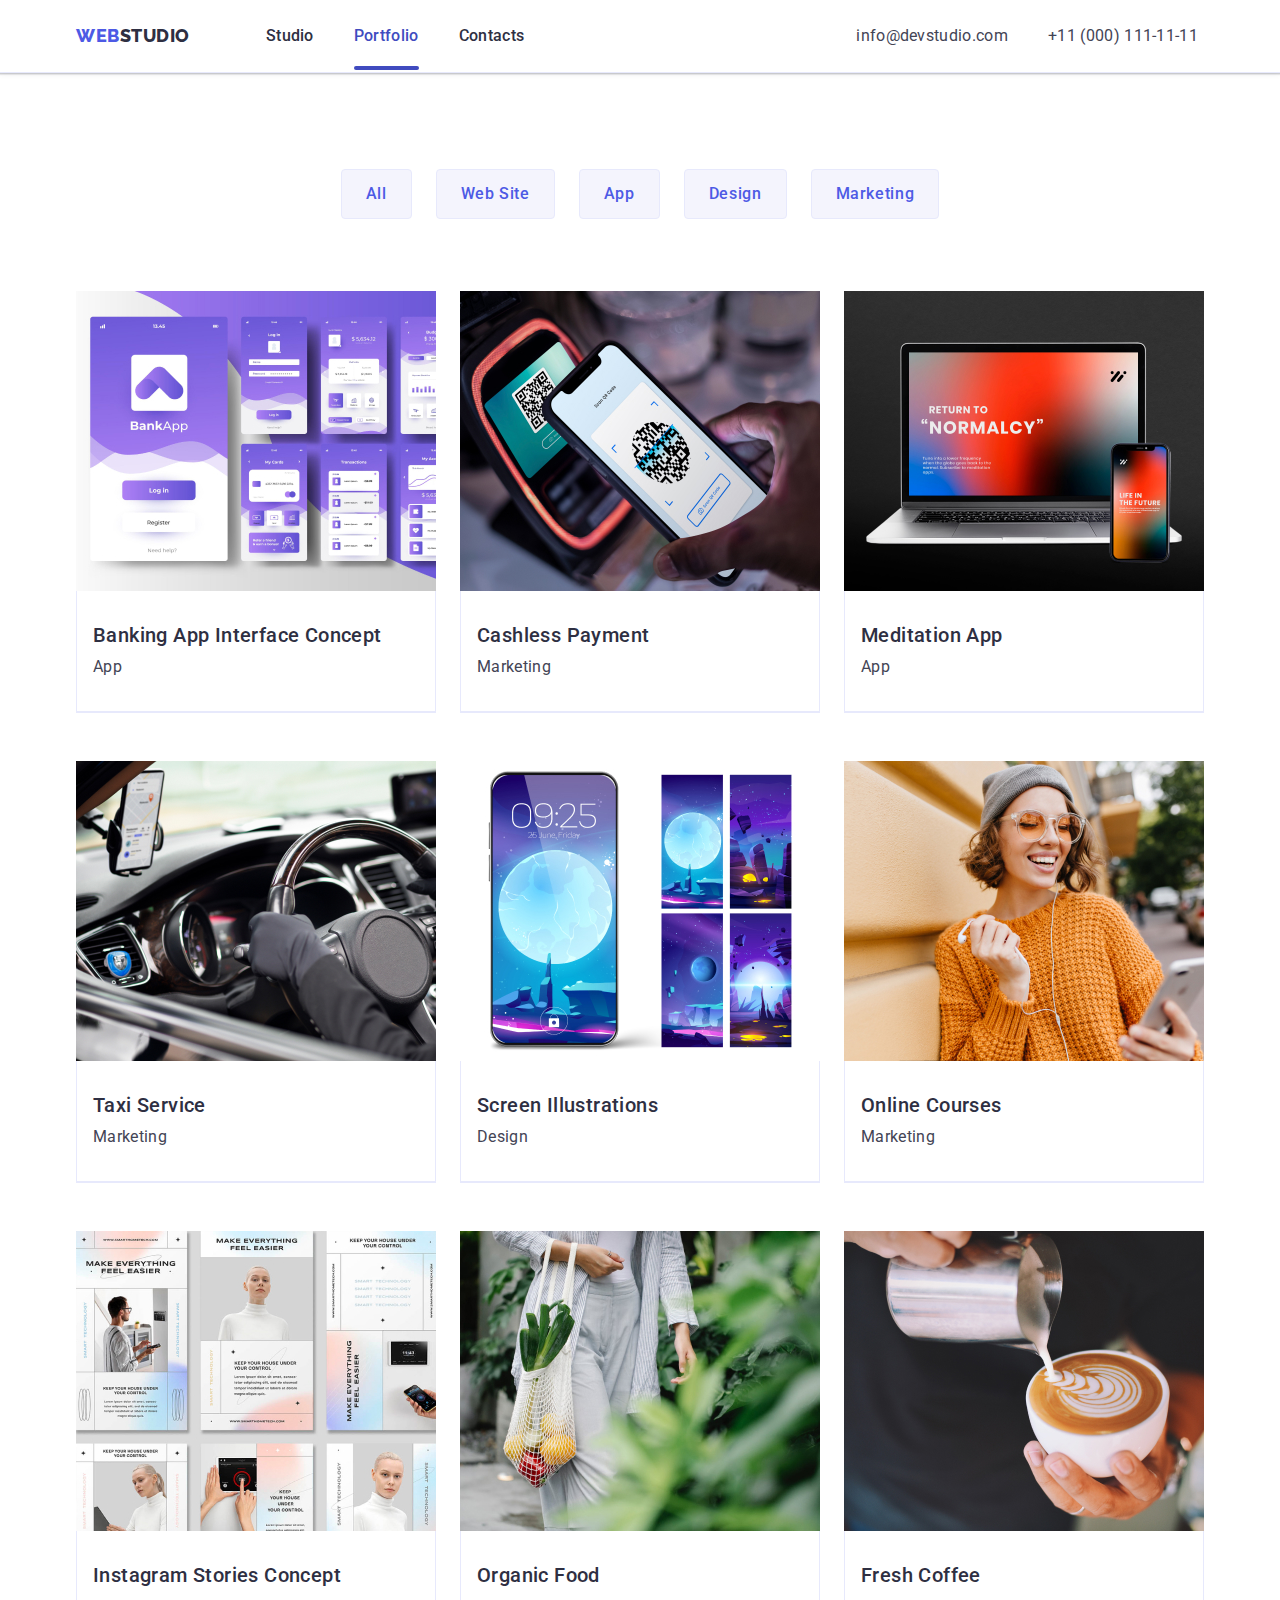
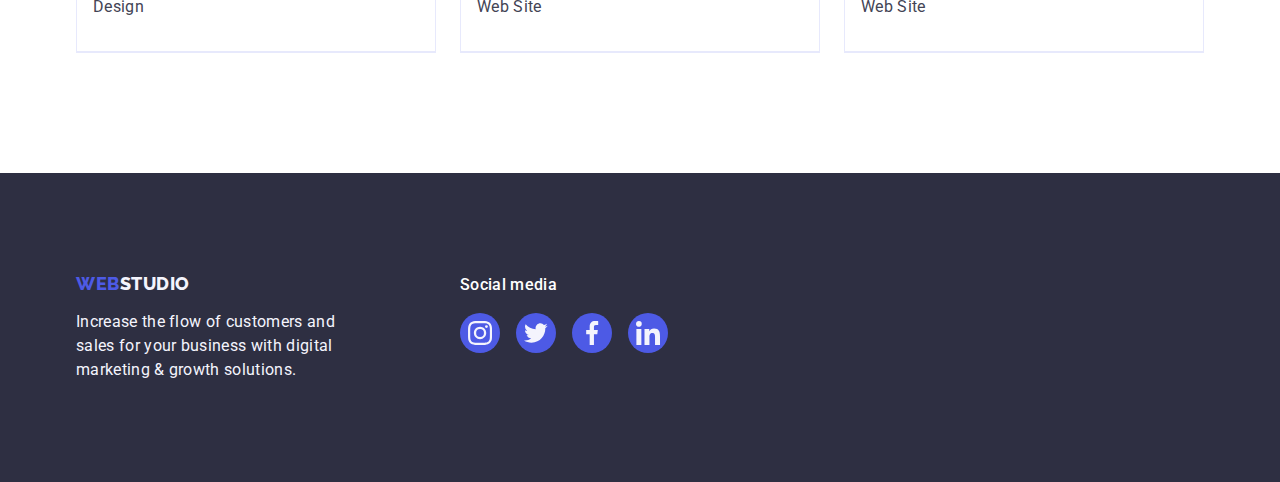
==== portfolio.html @ 1dbf0da1 "Initial commit" ====
<!DOCTYPE html>
<html lang="en">

<head>
    <meta charset="UTF-8">
    <meta http-equiv="X-UA-Compatible" content="IE=edge">
    <meta name="viewport" content="width=device-width, initial-scale=1.0">
    <title>Document</title>
    <link rel="stylesheet"
        href="https://cdnjs.cloudflare.com/ajax/libs/modern-normalize/2.0.0/modern-normalize.min.css">
    <link rel="stylesheet" href="./CSS/style.css">
    <link rel="preconnect" href="https://fonts.googleapis.com">
    <link rel="preconnect" href="https://fonts.gstatic.com" crossorigin>
    <link
        href="https://fonts.googleapis.com/css2?family=Raleway:wght@800&family=Roboto:wght@400;500;700;900&display=swap"
        rel="stylesheet">
</head>

<body>
    <header class="page-header">
        <div class="container container-header">
            <nav class="navigation">
                <a href="./index.html" class="logo link">Web<span class="web">Studio</span></a>
                <ul class="navigation-list list">
                    <li> <a href="./index.html" class="navigation-link link">Studio</a></li>
                    <li> <a href="./portfolio.html" class="navigation-link nav-active link">Portfolio</a></li>
                    <li><a href="" class="navigation-link link">Contacts</a></li>
                </ul>
                
            </nav>
            <address class="address">
                <ul class="address-list list">
                    <li><a href="mailto:info@devstudio.com" class="address-link link">info@devstudio.com</a></li>
                    <li><a href="tel:+110001111111" class="address-link link">+11 (000) 111-11-11</a></li>
                </ul>
            </address>
        </div>
    </header>
    <main>
        <section class="portfolio-section">
            <div class="container">
                <h1 class="visually-hidden">Filter</h1>
                <ul class="portfolio-list list">
                    <li> <button class="portfolio-button" type="button">All</button></li>
                    <li> <button class="portfolio-button" type="button">Web Site</button></li>
                    <li> <button class="portfolio-button" type="button">App</button></li>
                    <li> <button class="portfolio-button" type="button">Design</button></li>
                    <li> <button class="portfolio-button" type="button">Marketing</button></li>
                </ul>

                <ul class="portfolio-all-list list">
                    <li class="portfolio-all-list-li" > <a href="" class="portfolio-all-link link">
                        <div class="overlay">
                            <img src="./images/bankapp.jpg" alt="Banking App Interface Concept"  width="360">
                            <p   class="overlay-text">14 Stylish and User-Friendly App Design Concepts · Task Manager App · Calorie Tracker App · Exotic Fruit Ecommerce App ·
                            Cloud Storage App</p>
                            </div>
                            <div class="paragraph-title-text">
                            <h2 class="paragraph-title">Banking App Interface Concept</h2>
                            <p class="paragraph-text">App</p>
                            </div>
                        </a>
                    </li>
                    <li class="portfolio-all-list-li"> <a href="" class="portfolio-all-link link">
                            <div class="overlay">
                                <img src="./images/cashless.jpg" alt="A process of Cashless Payment" width="360">
                                <p   class="overlay-text">14 Stylish and User-Friendly App Design Concepts · Task Manager App · Calorie Tracker App ·
                                    Exotic Fruit Ecommerce App ·
                                    Cloud Storage App</p>
                            </div>
                            <div class="paragraph-title-text">
                            <h2 class="paragraph-title">Cashless Payment</h2>
                            <p class="paragraph-text">Marketing</p>
                            </div>
                        </a>
                    </li>
                    <li class="portfolio-all-list-li"><a href="" class="portfolio-all-link link">
                            <div class="overlay">
                                <img src="./images/meditation.jpg" alt="Laptop and smartphone" width="360">
                                <p   class="overlay-text">14 Stylish and User-Friendly App Design Concepts · Task Manager App · Calorie Tracker App ·
                                    Exotic Fruit Ecommerce App ·
                                    Cloud Storage App</p>
                            </div>
                            <div class="paragraph-title-text">
                            <h2 class="paragraph-title">Meditation App</h2>
                            <p class="paragraph-text">App</p>
                            </div>
                        </a>
                    </li>
                    <li class="portfolio-all-list-li"> <a href="" class="portfolio-all-link link">
                            <div class="overlay">
                                <img src="./images/taxi.jpg" alt="interior of the car" width="360">
                                <p   class="overlay-text">14 Stylish and User-Friendly App Design Concepts · Task Manager App · Calorie Tracker App ·
                                    Exotic Fruit Ecommerce App ·
                                    Cloud Storage App</p>
                            </div>
                            <div class="paragraph-title-text">
                            <h2 class="paragraph-title">Taxi Service</h2>
                            <p class="paragraph-text">Marketing</p>
                            </div>
                        </a>
                    </li>
                    <li class="portfolio-all-list-li"> <a href="" class="portfolio-all-link link">
                            <div class="overlay">
                                <img src="./images/screan.jpg" alt="images on the smartphone screen" width="360">
                                <p   class="overlay-text">14 Stylish and User-Friendly App Design Concepts · Task Manager App · Calorie Tracker App ·
                                    Exotic Fruit Ecommerce App ·
                                    Cloud Storage App</p>
                            </div>
                            <div class="paragraph-title-text">
                            <h2 class="paragraph-title">Screen Illustrations</h2>
                            <p class="paragraph-text">Design</p>
                            </div>
                        </a>
                    </li>
                    <li class="portfolio-all-list-li"> <a href="" class="portfolio-all-link link">
                            <div class="overlay">
                                <img src="./images/online.jpg" alt="Happy woman" width="360">
                                <p   class="overlay-text">14 Stylish and User-Friendly App Design Concepts · Task Manager App · Calorie Tracker App ·
                                    Exotic Fruit Ecommerce App ·
                                    Cloud Storage App</p>
                            </div>
                            <div class="paragraph-title-text">
                            <h2 class="paragraph-title">Online Courses</h2>
                            <p class="paragraph-text">Marketing</p>
                            </div>
                        </a>
                    </li>
                    <li class="portfolio-all-list-li"> <a href="" class="portfolio-all-link link">
                            <div class="overlay">
                                <img src="./images/instagram.jpg" alt="Instagram Stories" width="360">
                                <p   class="overlay-text">14 Stylish and User-Friendly App Design Concepts · Task Manager App · Calorie Tracker App ·
                                    Exotic Fruit Ecommerce App ·
                                    Cloud Storage App</p>
                            </div>
                            <div class="paragraph-title-text">
                            <h2 class="paragraph-title">Instagram Stories Concept</h2>
                            <p class="paragraph-text">Design</p>
                            </div>
                        </a>
                    </li>
                    <li class="portfolio-all-list-li"> <a href="" class="portfolio-all-link link">
                            <div class="overlay">
                                <img src="./images/organic.jpg" alt="a woman carries a bag of fruit" width="360">
                                <p   class="overlay-text">14 Stylish and User-Friendly App Design Concepts · Task Manager App · Calorie Tracker App ·
                                    Exotic Fruit Ecommerce App ·
                                    Cloud Storage App</p>
                            </div>
                            <div class="paragraph-title-text">
                            <h2 class="paragraph-title">Organic Food</h2>
                            <p class="paragraph-text">Web Site</p>
                            </div>
                        </a>
                    </li>
                    <li class="portfolio-all-list-li"> <a href="" class="portfolio-all-link link">
                            <div class="overlay">
                                <img src="./images/fresh.jpg" alt="the process of making cappuccino" width="360">
                                <p   class="overlay-text">14 Stylish and User-Friendly App Design Concepts · Task Manager App · Calorie Tracker App ·
                                    Exotic Fruit Ecommerce App ·
                                    Cloud Storage App</p>
                            </div>
                            <div class="paragraph-title-text">
                            <h2 class="paragraph-title">Fresh Coffee</h2>
                            <p class="paragraph-text">Web Site</p>
                            </div>
                        </a>
                    </li>
                </ul>
            </div>
        </section>
    </main>
<footer class="footer">
    <div class="container footer-elements">
        <div class="footer-logo-text">
            <a href="./index.html" class="logo link logo-footer">Web<span class="web-footer">Studio</span></a>
            <p class="footer-text">Increase the flow of customers and sales for your business with digital marketing &
                growth
                solutions.</p>
        </div>
        <div class="footer-social">
            <p class="footer-title-media">Social media</p>
            <ul class="footer-icon list">
                <li class="footer-icon-li">
                    <a href="" class="footer-icon-link link">
                        <svg class="footer-icon-svg" width="24" height="24">
                            <use href="./images/icons.svg#icon-instagram"></use>
                        </svg>
                    </a>
                </li>
                <li class="footer-icon-li">
                    <a href="" class="footer-icon-link link">
                        <svg class="footer-icon-svg" width="24" height="24">
                            <use href="./images/icons.svg#icon-twitter"></use>
                        </svg>
                    </a>
                </li>
                <li class="footer-icon-li">
                    <a href="" class="footer-icon-link link">
                        <svg class="footer-icon-svg" width="24" height="24">
                            <use href="./images/icons.svg#icon-facebook"></use>
                        </svg>
                    </a>
                </li>
                <li class="footer-icon-li">
                    <a href="" class="footer-icon-link link">
                        <svg class="footer-icon-svg" width="24" height="24">
                            <use href="./images/icons.svg#icon-linkedin"></use>
                        </svg>
                    </a>
                </li>
            </ul>
        </div>
    </div>
</footer>
</body>

</html>
---- CSS/style.css ----
:root {
    --background-cornflower: #E7E9FC;
    --background-navy: #2E2F42;
    --button-blue-iris: #4D5AE5;
    --text-slate: #434455;
    --background-cloud: #F4F4FD;
    --base-white: #FFFFFF;
    --text-slate: #434455;
    --button-blue-active-ocean: #404BBF;
    --background-activity: #E5E5E5;
    --lite-slate :#8E8F99;
    --green: #31D0AA;
    --dairy:    #FCFCFC;
    --transition-duration-250: 250ms;
    --transition-timing-function:cubic-bezier(0.4, 0, 0.2, 1);
}

h1,
h2,
h3,
h4,
h5,
h6,
p {
    margin-top: 0;
    margin-bottom: 0;
}

ul,
ol {
   
    margin: 0;
    padding-left: 0;
}

img {
    display: block;
}

body {
    background-color: var(--base-white);
    color: var(--text-slate);
    font-family: 'Roboto', sans-serif;
    font-style: normal;
    font-weight: 400;
    font-size: 16px;
    line-height: 1.3;
    letter-spacing: 0.02em;
    
}

/* header*/
.page-header {
    background-color: var(--base-white);
    border-bottom: 1px solid var(--background-cornflower);
    padding: 24px 0;
    box-shadow: 0px 2px 1px rgba(46, 47, 66, 0.08), 0px 1px 1px rgba(46, 47, 66, 0.16), 0px 1px 6px rgba(46, 47, 66, 0.08);
}

.container {
    width: 1158px;
    margin-left: auto;
    margin-right: auto;
    padding: 0 15px;
}

.list {
    list-style: none;
}


.container-header,
nav,
.navigation-list,
.address-list {
    display: flex;
}



/* logo*/
.logo {
    color: var(--button-blue-iris);
    text-decoration: none;
    font-family: 'Raleway', sans-serif;
    font-weight: 800;
    font-size: 18px;
    line-height: 1.17;
    letter-spacing: 0.03em;
    text-transform: uppercase;
   margin-right: 76px;
}

.web {
    color: var(--background-navy);
    
}

/* navigation*/
.navigation {
    align-items: center;
    
}
.navigation-link {
    color: var(--background-navy);
    font-weight: 500;
    font-size: 16px;
    line-height: 1.5;
    letter-spacing: 0.02em;
    text-decoration: none;
    padding: 24px 0;
    position: relative;
    transition: color 250ms cubic-bezier(0.4, 0, 0.2, 1);
}
.navigation-link:hover,
.navigation-link:focus
{
   color:var(--button-blue-active-ocean);

}
.navigation-link:hover::after {
    display: block;
        content: "";
        position: absolute;
        left: 0;
        bottom: -1px;
        width: 100%;
        height: 4px;
        opacity: 0.5;
        background-color: var(--button-blue-active-ocean);
        border-radius: 2px;
}
.nav-active{
    color: var(--button-blue-active-ocean);
}
.nav-active::after {
    display: block;
    content: "";
    position: absolute;
    left: 0;
    bottom: -1px;
    width: 100%;
    height: 4px;
    background-color: var(--button-blue-active-ocean);
    border-radius: 2px;  
    transition: width 250ms cubic-bezier(0.4, 0, 0.2, 1);
}
.navigation-list:not(:first-child) {
    gap: 40px;
}
.navigation-list li:last-child {
    margin-right: 0;
}



/* address*/
.address {
    font-style: normal;
    margin-left: 332px;
}

.address-link {
    color: var(--text-slate);
    text-decoration: none;
    line-height: 1.5;
    transition: color var(--transition-duration-250) var(--transition-timing-function);
}

.address-list li:not(:last-child) {
    margin-right: 40px;
}

.address-link:hover {
    color: var(--button-blue-active-ocean);
}

.address-link:focus {
    color: var(--button-blue-active-ocean);
}

/* main*/
/* hero*/
button {
    cursor: pointer;
}


.hero {
    background-color: var(--background-navy);
    padding: 188px 0;
    max-width: 1440px;
    max-height: 600px;
    display: block;
    margin: 0 auto;
    
    background-image: linear-gradient( rgba(46, 47, 66, 0.70), rgba(46, 47, 66, 0.70)),  url(../images/people-office.jpg); 
    background-repeat: no-repeat;
    background-position: center;
    background-size: cover;
    
}

.hero-title {
    color: var(--base-white);
    font-weight: 700;
    font-size: 56px;
    line-height: 1.07;
    letter-spacing: 0.02em;
    text-align: center;
    margin-bottom: 48px;
    max-width: 496px;
margin-left: auto;
    margin-right: auto;
}

.button-order {
    background-color: var(--button-blue-iris);
    color: var(--base-white);
    font-family: inherit;
    font-weight: 500;
    font-size: 16px;
    line-height: 1.5;
    letter-spacing: 0.04em;
    text-align: center;
    min-height: 56px;
    display: block;
    min-width: 169px;
    margin-left: auto;
    margin-right: auto;
    border: none;
    border-radius: 4px;
    transition: background-color var(--transition-duration-250) var(--transition-timing-function);
}

.button-order:hover {
    background-color: var(--button-blue-active-ocean);
}

.button-order:focus {
    background-color: var(--button-blue-active-ocean);
}

/* Studio*/

.studio-section {
    padding: 120px 0;
}
.visually-hidden {
    position: absolute;
    width: 1px;
    height: 1px;
    margin: -1px;
    border: 0;
    padding: 0;
    white-space: nowrap;
    clip-path: inset(100%);
    clip: rect(0 0 0 0);
    overflow: hidden;
}

.studio {
    display: flex;
    width: 1128px;
    justify-content: space-between;
    gap: 24px;
}
.studio:last-child {
    margin-right: 0;
}
.studio-list {
    width: 264px;

}
.studio-icon {
    background-color: var(--background-cloud);
    width: 264px;
    height: 112px;
    display: flex;
    align-items: center;
    justify-content: center;
    margin-bottom: 8px;
    border-radius: 4px;
}
.studio-svg {
    display: flex;
    margin: 24px 100px;
    width: 64px;
    height: 64px;
    
    
}

.paragraph-title {
    color: var(--background-navy);
    font-weight: 500;
    font-size: 20px;
    line-height: 1.2;
    letter-spacing: 0.02em;
    margin-bottom: 8px;
   
    
}

.paragraph-text {
    color: var(--text-slate);
    font-size: 16px;
    line-height: 1.5;
    letter-spacing: 0.02em;
    color: var(--text-slate);
    line-height: 1.5;
    
}

/* activity*/
.activity-section {
    padding-bottom: 120px;
}
.section-title {
    color: var(--background-navy);
    font-weight: 700;
    font-size: 36px;
    line-height: 1.11;
    text-align: center;
    text-transform: capitalize;
    letter-spacing: 0.02em;
    margin-bottom: 72px;
}

.activity {
    display: flex;
    justify-content: space-between;
   
    gap: 24px;
}

.activity:last-child {
    margin-right: 0;
}
.activity-list {
    width: calc((100% - 48px) / 3);
}
/* team */
.team {
    background-color: var(--background-cloud);
    padding: 120px 0;
}

.team-list {
    display: flex;
    justify-content: space-between;
    gap: 24px;
   
}
.team-list:last-child {
    margin-right: 0;
}
.team-members {
    background-color: var(--base-white);
    width: calc((100% - 72px) / 4);
    border-radius: 0px 0px 4px 4px;
    box-shadow: 0px 2px 1px 0px rgba(46, 47, 66, 0.08), 0px 1px 1px 0px rgba(46, 47, 66, 0.16), 0px 1px 6px 0px rgba(46, 47, 66, 0.08);
}
.team-name-position {
    padding: 32px 16px;
}
.team-names {
    margin-bottom: 8px;
}
.team-names,
.team-positions {
    text-align: center;
}
.icon {
    display: flex;
    max-width: 264px;
    justify-content: center;
    gap: 24px;
    margin-top: 8px;
}

.icon-link {
    width: 40px;
    height: 40px;
    background-color: var(--button-blue-iris);
    border-radius: 50%;
    display: flex;
    justify-content: center;
    align-items: center;
    transition: background-color var(--transition-duration-250) var(--transition-timing-function);
}
.icon-link:hover {
    background-color: var(--button-blue-active-ocean);
}
.icon-link:focus {
    background-color: var(--button-blue-active-ocean);
}
.icon-svg {
    fill: var(--background-cloud);
    width: 16px;
    height: 16px;
    display: flex;
    margin: 12px;
}

/* Customer */
.customer {
        background-color: var(--base-white);
        padding: 120px 0;
    }
.customer-list {
    display: flex;
    justify-content: center;
    gap: 24px;
    margin-bottom: 10px;
    margin-top: 8px;
}

.customer-link {
    width: 168px;
    height: 88px;
    border-radius: 4px;
    border: 1px solid var(--lite-slate);
    color: var(--lite-slate);
    display: flex;
    align-items: center;
    justify-content: center;
    padding: 16px 32px;
    transition: border-color 250ms cubic-bezier(0.4, 0, 0.2, 1),  color 250ms cubic-bezier(0.4, 0, 0.2, 1);
}
.customer-link:hover{
    border: 1px solid var(--button-blue-active-ocean);
    color: var(--button-blue-active-ocean);
}
.customer-link:focus {
    border: 1px solid var(--button-blue-active-ocean);
    color: var(--button-blue-active-ocean);
}
.customer-link:hover svg:hover {
   fill: var(--button-blue-active-ocean);
}

.customer-link:focus .customer-svg:focus {
        fill: var(--button-blue-active-ocean);
}

.customer-svg {
    fill: currentColor;
    width: 104px;
    height: 56px;
    display: flex;
    transition: fill var(--transition-duration-250) var(--transition-timing-function);
   
}
/* footer */
.footer {
    background-color: var(--background-navy);
    padding: 100px 0;
}
.footer-elements {
    display: flex;
    align-items: baseline
}
.footer-logo-text {
    display: block;
    margin-right: 120px;
}
.logo-footer {
    display: inline-block;
    margin-bottom: 16px;
}
.web-footer {
    color: var(--background-cloud);
}

.footer-text {
    color: var(--background-cloud);
    line-height: 1.5;
    max-width: 264px; 
}
.footer-title-media{
    font-size: 16px;
        font-family: Roboto;
        font-weight: 500;
        line-height: 1.5;
        letter-spacing: 0.02em;
        color: var(--base-white);
        margin-bottom: 16px;
}
.footer-icon {
    display: flex;
    max-width: 264px;
    justify-content: center;
    gap: 16px;
    
}

.footer-icon-link {
    width: 40px;
    height: 40px;
    background-color: var(--button-blue-iris);
    border-radius: 50%;
    display: flex;
    justify-content: center;
    align-items: center;
    transition: background-color var(--transition-duration-250) var(--transition-timing-function);
}
.footer-icon-link:hover {
    background-color: var(--green);
}
.footer-icon-link:focus {
    background-color: var(--green);
}


.footer-icon-svg {
    fill: var(--background-cloud);
    width: 24px;
    height: 24px;
    display: flex;
    margin: 8px;
}
.backdrop {
    position: fixed;
    top: 0;
    left: 0;
    height: 100%;
    width: 100%;
    background-color:  rgba(46, 47, 66, 0.40);
transition: opacity 250ms cubic-bezier(0.4, 0, 0.2, 1), visibility 250ms cubic-bezier(0.4, 0, 0.2, 1);

}
.backdrop.is-hidden {
    opacity: 0;
    visibility: hidden;
    pointer-events: none;
}

.modal {
    position: absolute;
    top: 50%;
    left: 50%;
    
    transform: translate(-50%,-50%);
    width: 408px;
    min-height: 584px;
    border-radius: 4px;
    background-color: var(--dairy, #FCFCFC);
        box-shadow: 0px 2px 1px 0px rgba(0, 0, 0, 0.20), 0px 1px 3px 0px rgba(0, 0, 0, 0.12), 0px 1px 1px 0px rgba(0, 0, 0, 0.14);
        transition: transform var(--transition-duration-250) var(--transition-timing-function);
}

.modal-close-btn {
    position: absolute;
    top: 24px;
    right: 24px;
    display: flex;
    width: 24px;
    height: 24px;
    padding: 0;
    justify-content: center;
    align-items: center;
    border-radius: 50%;
        border: 1px solid rgba(0, 0, 0, 0.10);
        background: var(--background-cornflower);
        transition:background-color var(--transition-duration-250) var(--transition-timing-function), border var(--transition-duration-250) var(--transition-timing-function) ;

}
.modal-close-btn:hover,:focus {
    background-color: var(--button-blue-active-ocean);
    border:none;
}
.modal-close-btn-icon {
    fill: currentColor;
    transition: fill var(--transition-duration-250) var(--transition-timing-function);
} 

.modal-close-btn:hover .modal-close-btn-icon,
.modal-close-btn:focus .modal-close-btn-icon{
    fill: var(--base-white);
}

/* PORTFOLIO */
.portfolio-section {
    padding-top: 96px;
     padding-bottom: 120px;
}
.portfolio-list {
    display: flex;
    justify-content: center;
    margin-bottom: 72px
    
}

.portfolio-button {
    color: var(--button-blue-iris);
    background-color: var(--background-cloud);
    font-family: inherit;
    font-weight: 500;
    letter-spacing: 0.04em;
    font-size: 16px;
    line-height: 1.5;
    text-align: center;
    border-radius: 4px;
    border: 1px solid var(--background-cornflower);
    padding: 12px 24px;
    transition: background-color var(--transition-duration-250) var(--transition-timing-function),color var(--transition-duration-250) var(--transition-timing-function), border-color var(--transition-duration-250) var(--transition-timing-function), box-shadow var(--transition-duration-250) var(--transition-timing-function);
   
}

.portfolio-list li:not(:last-child) {
    margin-right: 24px;
    
}

.portfolio-button:hover {
    color: var(--base-white);
    background-color: var(--button-blue-active-ocean);
    border-color: transparent;
    box-shadow: 0px 2px 2px 0px rgba(0, 0, 0, 0.12), 0px 2px 1px 0px rgba(0, 0, 0, 0.08), 0px 3px 1px 0px rgba(0, 0, 0, 0.10);
}

.portfolio-button:focus {
    color: var(--base-white);
    background-color: var(--button-blue-active-ocean);
    border: 1px solid transparent;
    box-shadow: 0px 2px 2px 0px rgba(0, 0, 0, 0.12), 0px 2px 1px 0px rgba(0, 0, 0, 0.08), 0px 3px 1px 0px rgba(0, 0, 0, 0.10);
}
.overlay {
    position: relative;
    overflow: hidden;
}
.overlay-text {
    position: absolute;
    width: 100%;
    height: 100%;
    left: 0;
    top: 0;
    overflow-y: auto;
    transform: translate(0, 100%);
    transition: transform var(--transition-duration-250) var(--transition-timing-function);
    background-color: var(--button-blue-iris);
    padding: 40px 32px;

    font-size: 16px;
        font-family: Roboto;
        line-height: 1.5;
        letter-spacing: 0.32px;
        color: var(--background-cloud);
}
.portfolio-all-link:focus  .overlay-text {
    transform: translateY(0%);
}
.portfolio-all-link:hover .overlay-text {
transform: translateY(0%);
}

.portfolio-all-list {
    display: flex;
        flex-wrap: wrap;
        row-gap: 48px;
}

.portfolio-all-list-li {
    border-bottom: 1px solid var(--background-cornflower);
    width: calc((100% - 48px) / 3);
}


.portfolio-all-list-li:nth-last-child(-n + 3) {
    margin-bottom: 0;
}
.paragraph-title-text {
    padding: 32px 16px;
    border: 1px solid var(--background-cornflower);
    border-top: none;
}
.portfolio-all-list-li:not(:nth-child(3n+3)) {
    margin-right: 24px;
}

.portfolio-all-list-li:nth-last-child(-n + 3) {
    margin-bottom: 0;
}

.portfolio-all-link {
    text-decoration: none;
    display: block;
    transition: box-shadow var(--transition-duration-250) var(--transition-timing-function);
    
}
.portfolio-all-link:hover {
    box-shadow: 0px 2px 1px 0px rgba(46, 47, 66, 0.08), 0px 1px 1px 0px rgba(46, 47, 66, 0.16), 0px 1px 6px 0px rgba(46, 47, 66, 0.08);
}
.portfolio-all-link:focus {
    box-shadow: 0px 2px 1px 0px rgba(46, 47, 66, 0.08), 0px 1px 1px 0px rgba(46, 47, 66, 0.16), 0px 1px 6px 0px rgba(46, 47, 66, 0.08);
}
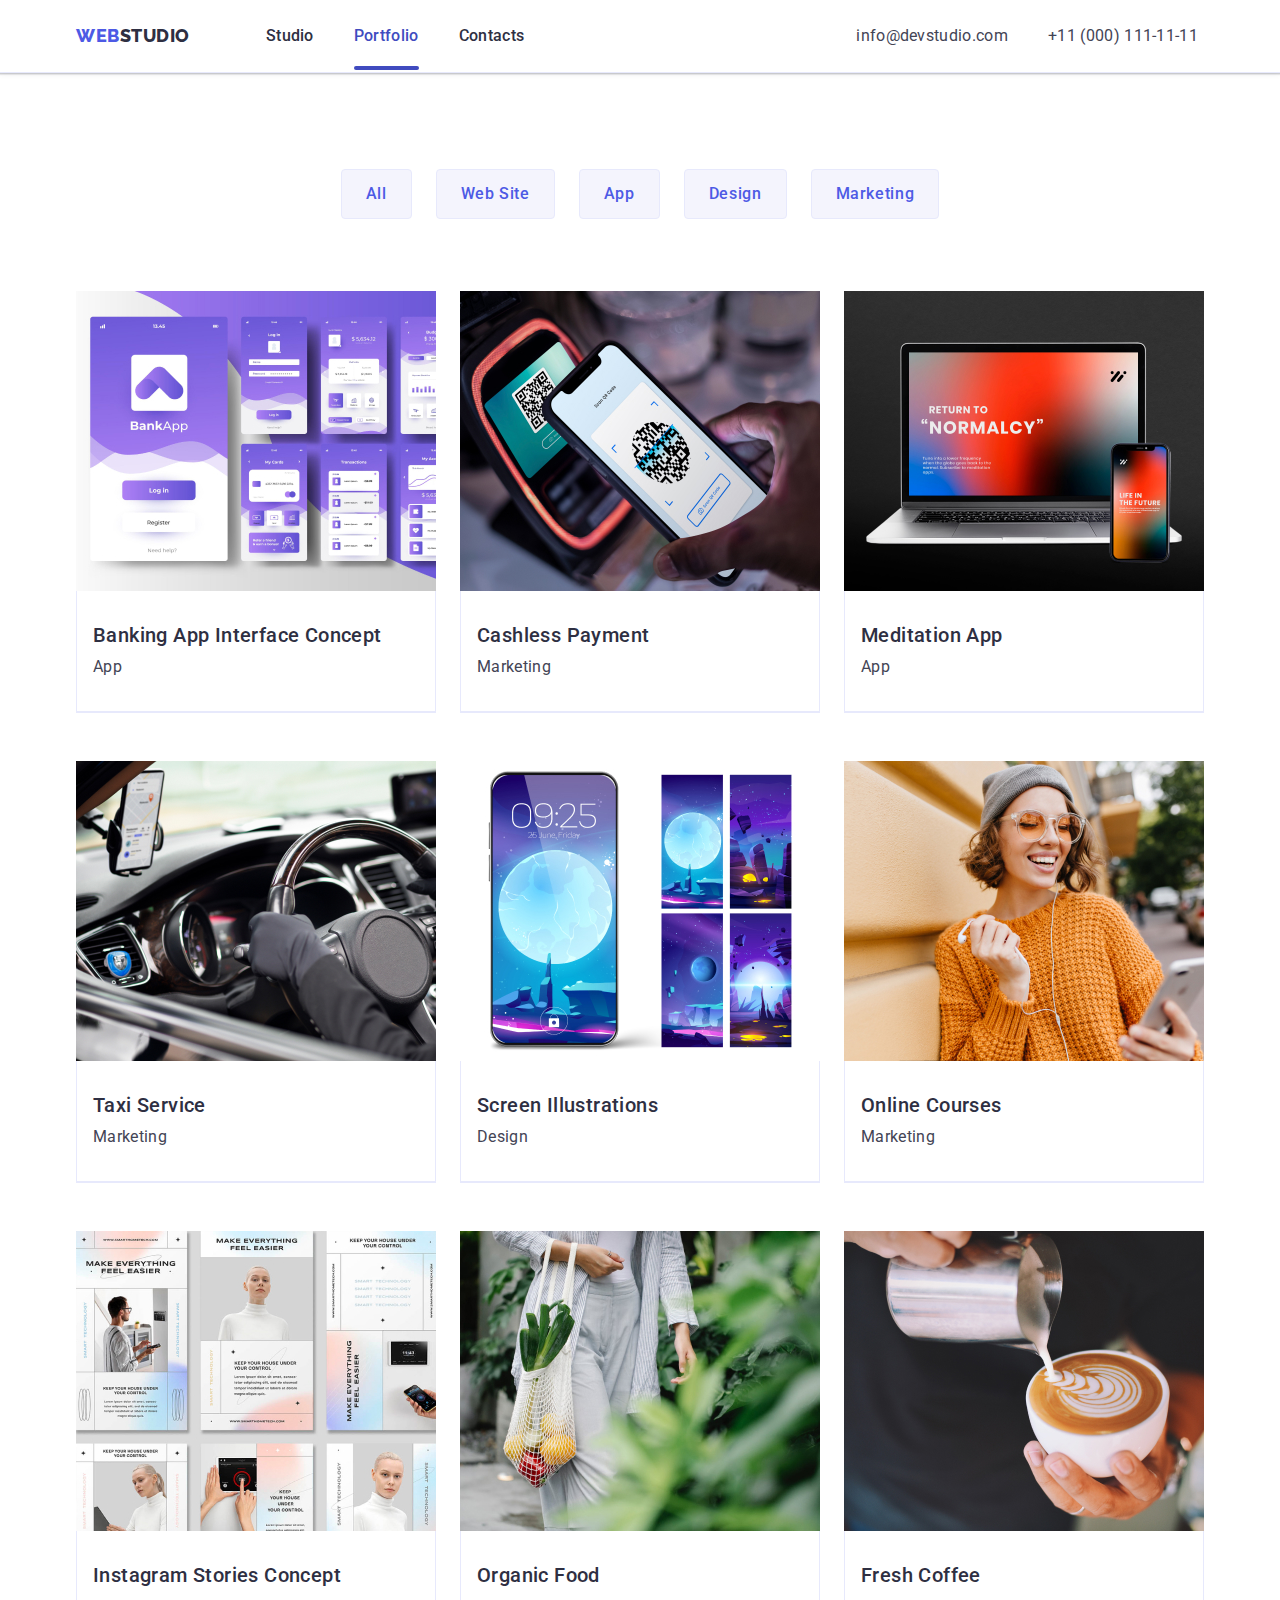
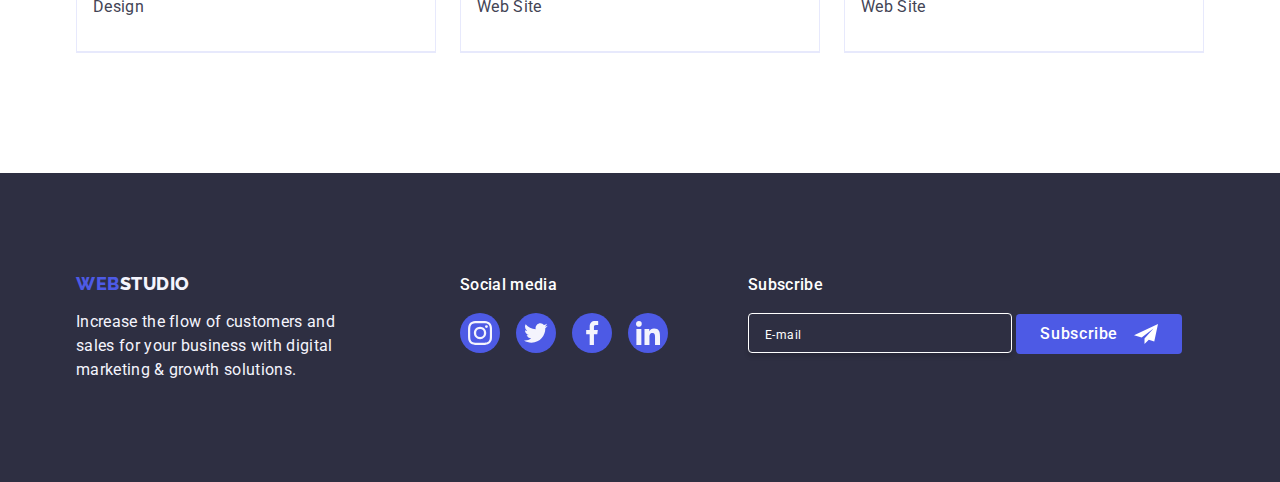
==== commit e66b5540: "footer-portfolio" ====
--- a/portfolio.html
+++ b/portfolio.html
@@ -210,6 +210,19 @@
                 </li>
             </ul>
         </div>
+        <div class="footer-form-wrapper">
+            <p class="footer-title-media">Subscribe</p>
+            <form class="footer-form">
+                <label class="footer-form-field">
+                    <input type="email" name="user-email" class="footer-form-input" placeholder="E-mail">
+                </label>
+                <button type="submit" class="footer-form-button">Subscribe
+                    <svg class="footer-subscribe-icon" width="24" height="24">
+                        <use href="./images/icons.svg#icon-footer-subscribe"></use>
+                    </svg>
+                </button>
+            </form>
+        </div>
     </div>
 </footer>
 </body>
--- a/CSS/style.css
+++ b/CSS/style.css
@@ -11,6 +11,7 @@
     --lite-slate :#8E8F99;
     --green: #31D0AA;
     --dairy:    #FCFCFC;
+    --navyblue-modal: rgba(46, 47, 66, 0.40);
     --transition-duration-250: 250ms;
     --transition-timing-function:cubic-bezier(0.4, 0, 0.2, 1);
 }
@@ -48,7 +49,9 @@
     letter-spacing: 0.02em;
     
 }
-
+.link:focus {
+    background-color: transparent;
+}
 /* header*/
 .page-header {
     background-color: var(--base-white);
@@ -214,7 +217,7 @@
     margin-right: auto;
 }
 
-.button-order {
+.button-order, .modal-form-submit {
     background-color: var(--button-blue-iris);
     color: var(--base-white);
     font-family: inherit;
@@ -412,8 +415,6 @@
     display: flex;
     justify-content: center;
     gap: 24px;
-    margin-bottom: 10px;
-    margin-top: 8px;
 }
 
 .customer-link {
@@ -477,6 +478,9 @@
     color: var(--background-cloud);
     line-height: 1.5;
     max-width: 264px; 
+}
+.footer-social {
+    margin-right: 80px;
 }
 .footer-title-media{
     font-size: 16px;
@@ -511,8 +515,6 @@
 .footer-icon-link:focus {
     background-color: var(--green);
 }
-
-
 .footer-icon-svg {
     fill: var(--background-cloud);
     width: 24px;
@@ -520,6 +522,62 @@
     display: flex;
     margin: 8px;
 }
+.footer-form-field {
+    display: inline-block;
+    width: 264px;
+}
+.footer-form-input{
+    display: inline-block;
+    width: 264px;
+    height: 40px;
+    border-radius: 4px;
+    border: 1px solid var(--base-white);
+    box-shadow: 0px 4px 4px 0px rgba(0, 0, 0, 0.15);
+    background-color: transparent;
+    padding: 8px 16px;
+    color: var(--base-white);
+    transition: border var(--transition-duration-250) var(--transition-timing-function);
+    margin-right: 24px;
+}
+.footer-form-input:focus{
+    outline: none;
+    background-color: transparent;
+    border: 1px solid var(--base-white);
+}
+.footer-form-input::placeholder {
+    color: var(--base-white);
+        font-size: 12px;
+        font-family: Roboto;
+        font-style: normal;
+        font-weight: 400;
+        line-height: 24px;
+        letter-spacing: 0.48px;
+}
+.footer-form-button{
+    display: inline-flex;
+    padding: 8px 24px;
+    height: 40px;
+    justify-content: center;
+    align-items: center;
+    gap: 16px;
+    border-radius: 4px;
+    background: var(--button-blue-iris);
+    color: var(--base-white);
+    text-align: center;
+    font-size: 16px;
+    font-family: inherit;
+    font-weight: 500;
+    line-height: 24px;
+    letter-spacing: 0.64px;
+    border: none;
+}
+.footer-subscribe-icon {
+    fill: var(--base-white);
+}
+
+
+/* backdrop */
+
 .backdrop {
     position: fixed;
     top: 0;
@@ -535,7 +593,7 @@
     visibility: hidden;
     pointer-events: none;
 }
-
+/* modal window */
 .modal {
     position: absolute;
     top: 50%;
@@ -548,6 +606,7 @@
     background-color: var(--dairy, #FCFCFC);
         box-shadow: 0px 2px 1px 0px rgba(0, 0, 0, 0.20), 0px 1px 3px 0px rgba(0, 0, 0, 0.12), 0px 1px 1px 0px rgba(0, 0, 0, 0.14);
         transition: transform var(--transition-duration-250) var(--transition-timing-function);
+        padding: 72px 24px 36px 24px;
 }
 
 .modal-close-btn {
@@ -564,7 +623,7 @@
         border: 1px solid rgba(0, 0, 0, 0.10);
         background: var(--background-cornflower);
         transition:background-color var(--transition-duration-250) var(--transition-timing-function), border var(--transition-duration-250) var(--transition-timing-function) ;
-
+    
 }
 .modal-close-btn:hover,:focus {
     background-color: var(--button-blue-active-ocean);
@@ -578,6 +637,114 @@
 .modal-close-btn:hover .modal-close-btn-icon,
 .modal-close-btn:focus .modal-close-btn-icon{
     fill: var(--base-white);
+}
+
+/* modal form */
+.modal-form {
+    display: flex;
+    flex-direction: column;
+}
+.modal-form-text {
+    text-align: center;
+    color: var(--background-navy);
+    font-size: 16px;
+        font-family: Roboto;
+        font-style: normal;
+        font-weight: 500;
+        line-height: 24px;
+        letter-spacing: 0.32px;
+        margin-bottom: 16px;
+}
+.modal-form-input-name {
+    display: block;
+    margin-bottom: 4px;
+    font-size: 12px;
+        font-family: Roboto;
+        font-style: normal;
+        font-weight: 400;
+        line-height: 14px;
+        letter-spacing: 1.1;
+}
+.modal-form-input-wrapper{
+    position: relative;
+    display: block;
+}
+.modal-form-input {
+    width: 100%;
+    height: 40px;
+    border-radius: 4px;
+    border: 1px solid var(--navyblue-modal);
+    padding-left: 38px;
+    margin-bottom: 8px;
+    transition: border-color var(--transition-duration-250) var(--transition-timing-function);
+}
+.modal-form-input:focus {
+    outline: none;
+    background-color: transparent;
+    border-color: var(--button-blue-iris);
+}
+.modal-form-input:focus +.modal-form-input-icon{
+    fill: var(--button-blue-iris);
+}
+.modal-form-input-icon {
+    fill: var(--background-navy);
+    position: absolute;
+    top: 8px;
+    left: 16px;
+    transition: fill var(--transition-duration-250) var(--transition-timing-function);
+}
+.modal-form-message {
+    resize: none;
+    width: 100%;
+    height: 120px;
+    padding: 8px 16px;
+    border-radius: 4px;
+    border: 1px solid var(--navyblue-modal);
+    transition: border-color var(--transition-duration-250) var(--transition-timing-function);
+}
+.modal-form-message:focus {
+    background-color: transparent;
+    outline: none;
+    border-color: var(--button-blue-iris);
+}
+.modal-form-message::placeholder{
+    color: var(--navyblue-modal);
+    font-size: 12px;
+        font-family: Roboto;
+        font-style: normal;
+        font-weight: 400;
+        line-height: 14px;
+        letter-spacing: 0.48px;
+}
+.modal-form-check-desk{
+    display: flex;
+    align-items: center;
+    color: #8E8F99;
+        font-size: 12px;
+        font-family: Roboto;
+        font-style: normal;
+        font-weight: 400;
+        line-height: 14px;
+        letter-spacing: 0.48px;
+        margin-bottom: 24px;
+}
+.modal-form-check-desk::before {
+    content: "";
+    display: block;
+    width: 16px;
+    height: 16px;
+    border-radius: 2px;
+    border: 1px solid var(--navyblue-modal);
+    cursor: pointer;
+    margin-right: 8px;
+}
+.modal-form-check:checked + .modal-form-check-desk::before {
+    background-image: url(../images/modal-privacy-check.svg);
+    background-size: contain;
+    background-position: center;
+    border-radius: 2px;
+    border: 1px solid var(--button-blue-active-ocean);
+    background-color: var(--button-blue-active-ocean);
 }
 
 /* PORTFOLIO */
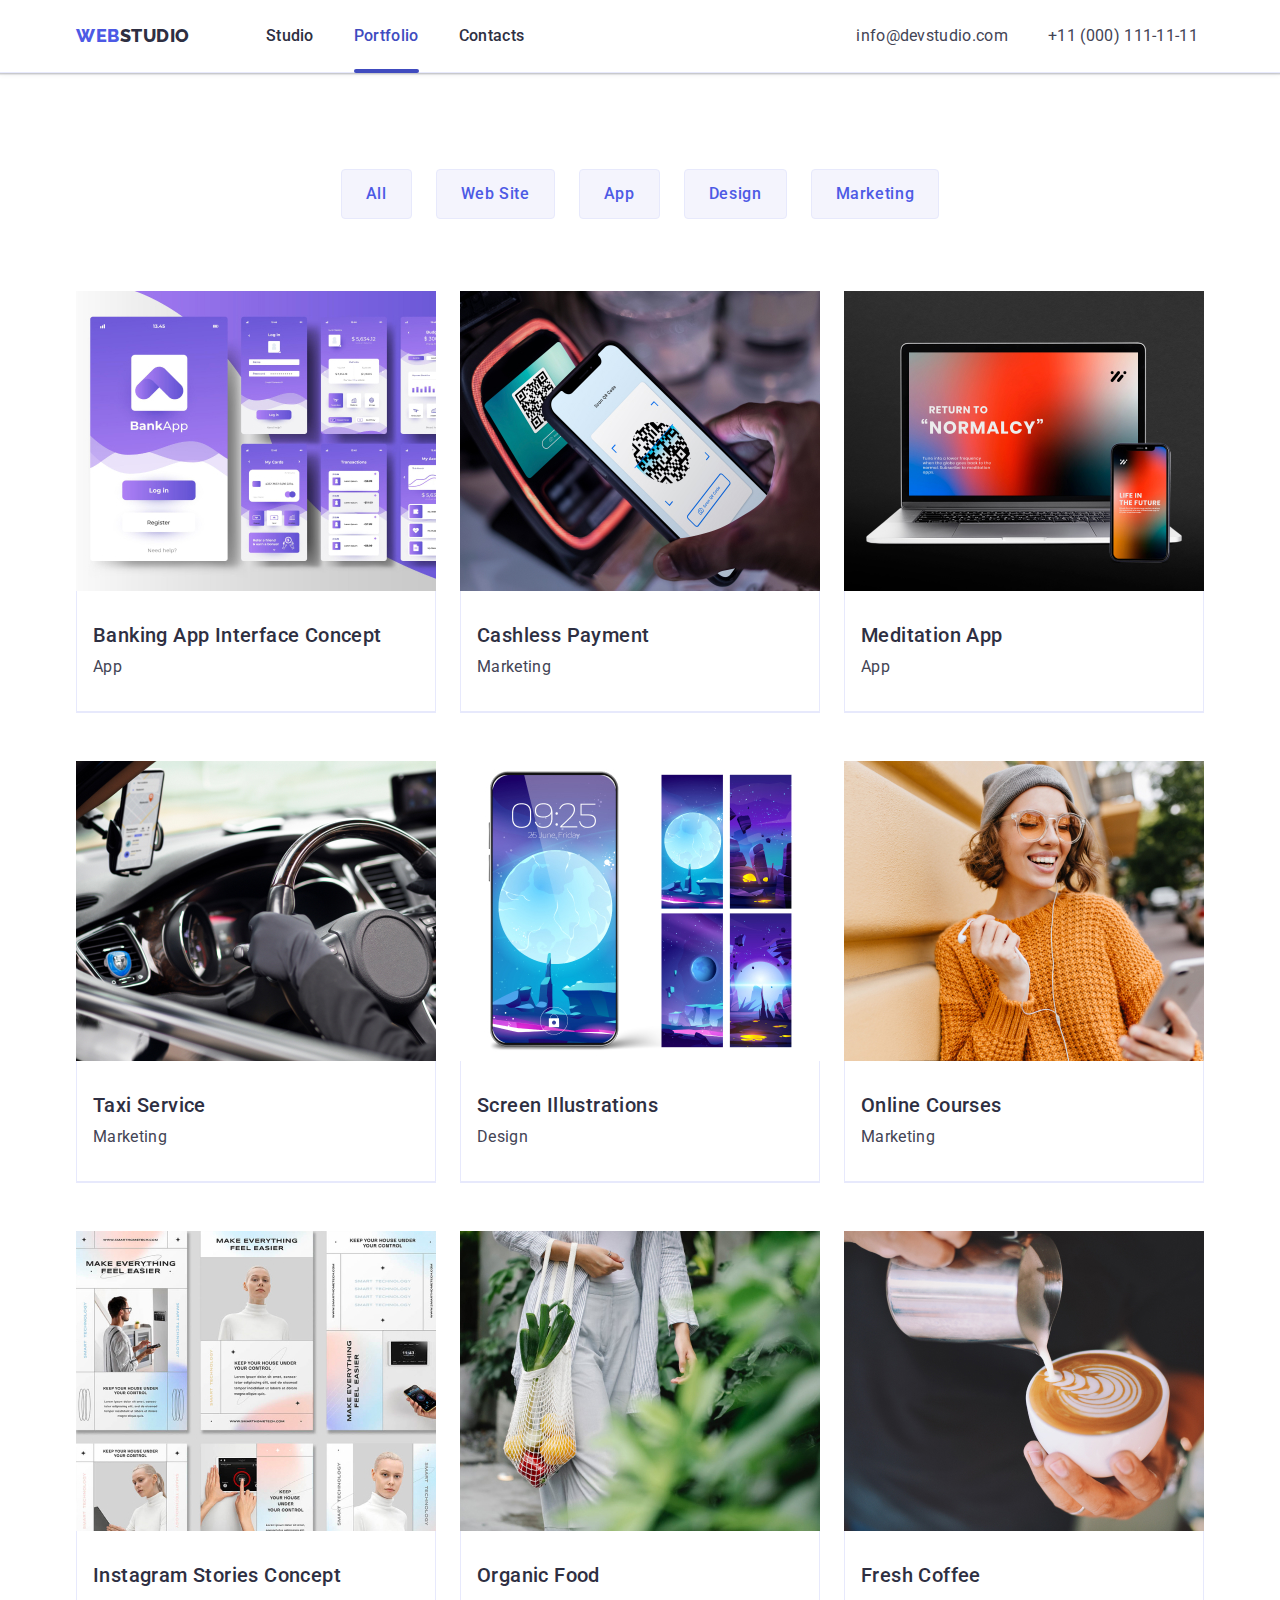
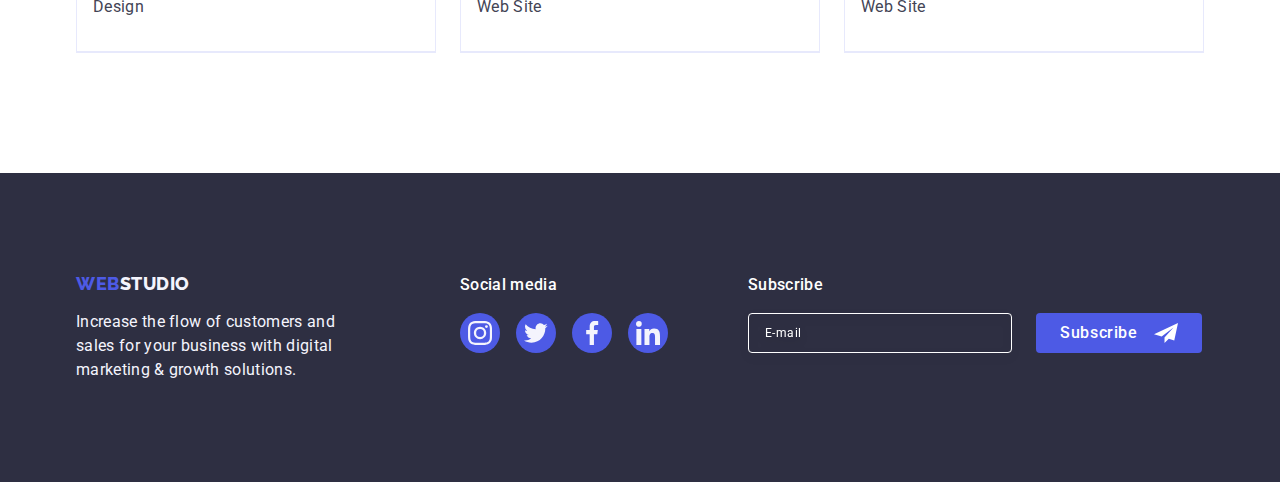
==== commit ce618483: "modal form checkbox label center" ====
--- a/portfolio.html
+++ b/portfolio.html
@@ -214,7 +214,7 @@
             <p class="footer-title-media">Subscribe</p>
             <form class="footer-form">
                 <label class="footer-form-field">
-                    <input type="email" name="user-email" class="footer-form-input" placeholder="E-mail">
+                    <input type="email" name="user-email" class="footer-form-input" placeholder="E-mail" required>
                 </label>
                 <button type="submit" class="footer-form-button">Subscribe
                     <svg class="footer-subscribe-icon" width="24" height="24">
--- a/CSS/style.css
+++ b/CSS/style.css
@@ -126,7 +126,7 @@
         content: "";
         position: absolute;
         left: 0;
-        bottom: -1px;
+        bottom: -4px;
         width: 100%;
         height: 4px;
         opacity: 0.5;
@@ -141,7 +141,7 @@
     content: "";
     position: absolute;
     left: 0;
-    bottom: -1px;
+    bottom: -4px;
     width: 100%;
     height: 4px;
     background-color: var(--button-blue-active-ocean);
@@ -217,7 +217,7 @@
     margin-right: auto;
 }
 
-.button-order, .modal-form-submit {
+.button-order {
     background-color: var(--button-blue-iris);
     color: var(--base-white);
     font-family: inherit;
@@ -522,9 +522,9 @@
     display: flex;
     margin: 8px;
 }
-.footer-form-field {
-    display: inline-block;
-    width: 264px;
+.footer-form{
+    display: flex;
+    gap: 24px;
 }
 .footer-form-input{
     display: inline-block;
@@ -532,12 +532,14 @@
     height: 40px;
     border-radius: 4px;
     border: 1px solid var(--base-white);
-    box-shadow: 0px 4px 4px 0px rgba(0, 0, 0, 0.15);
+    filter: drop-shadow(0px 4px 4px rgba(0, 0, 0, 0.15));
     background-color: transparent;
     padding: 8px 16px;
     color: var(--base-white);
     transition: border var(--transition-duration-250) var(--transition-timing-function);
-    margin-right: 24px;
+    font-size: 12px;
+    line-height: 1.5;
+    letter-spacing: 0.04em;
 }
 .footer-form-input:focus{
     outline: none;
@@ -554,12 +556,12 @@
         letter-spacing: 0.48px;
 }
 .footer-form-button{
-    display: inline-flex;
+    display: flex;
     padding: 8px 24px;
+    min-width: 165px;
     height: 40px;
     justify-content: center;
     align-items: center;
-    gap: 16px;
     border-radius: 4px;
     background: var(--button-blue-iris);
     color: var(--base-white);
@@ -573,6 +575,7 @@
 }
 .footer-subscribe-icon {
     fill: var(--base-white);
+    margin-left: 16px;
 }
 
 
@@ -598,15 +601,14 @@
     position: absolute;
     top: 50%;
     left: 50%;
-    
     transform: translate(-50%,-50%);
     width: 408px;
     min-height: 584px;
+    padding: 72px 24px 24px 24px;
     border-radius: 4px;
     background-color: var(--dairy, #FCFCFC);
-        box-shadow: 0px 2px 1px 0px rgba(0, 0, 0, 0.20), 0px 1px 3px 0px rgba(0, 0, 0, 0.12), 0px 1px 1px 0px rgba(0, 0, 0, 0.14);
-        transition: transform var(--transition-duration-250) var(--transition-timing-function);
-        padding: 72px 24px 36px 24px;
+    box-shadow: 0px 2px 1px 0px rgba(0, 0, 0, 0.20), 0px 1px 3px 0px rgba(0, 0, 0, 0.12), 0px 1px 1px 0px rgba(0, 0, 0, 0.14);
+    transition: transform var(--transition-duration-250) var(--transition-timing-function);
 }
 
 .modal-close-btn {
@@ -648,104 +650,140 @@
     text-align: center;
     color: var(--background-navy);
     font-size: 16px;
-        font-family: Roboto;
-        font-style: normal;
         font-weight: 500;
-        line-height: 24px;
-        letter-spacing: 0.32px;
+        line-height: 1.5;
+        letter-spacing: 0.02em;
         margin-bottom: 16px;
 }
-.modal-form-input-name {
+.modal-form-wrapper{
+    margin-bottom: 8px;
+}
+.modal-form-field {
+    font-size: 12px;
+    line-height: 1.17;
+    letter-spacing: 0.04em;
+    color: var(--lite-slate);
     display: block;
     margin-bottom: 4px;
-    font-size: 12px;
-        font-family: Roboto;
-        font-style: normal;
-        font-weight: 400;
-        line-height: 14px;
-        letter-spacing: 1.1;
-}
-.modal-form-input-wrapper{
+}
+.modal-form-input-icon-wrapper{
     position: relative;
-    display: block;
 }
 .modal-form-input {
     width: 100%;
     height: 40px;
     border-radius: 4px;
-    border: 1px solid var(--navyblue-modal);
+    border: 1px solid rgba(46, 47, 66, 0.4);
     padding-left: 38px;
-    margin-bottom: 8px;
+    background-color: transparent;
+    outline: transparent;
     transition: border-color var(--transition-duration-250) var(--transition-timing-function);
 }
 .modal-form-input:focus {
-    outline: none;
-    background-color: transparent;
     border-color: var(--button-blue-iris);
-}
-.modal-form-input:focus +.modal-form-input-icon{
-    fill: var(--button-blue-iris);
 }
 .modal-form-input-icon {
     fill: var(--background-navy);
     position: absolute;
-    top: 8px;
+    top: 50%;
+    transform: translateY(-50%);
     left: 16px;
     transition: fill var(--transition-duration-250) var(--transition-timing-function);
+}
+.modal-form-input:focus+.modal-form-input-icon,
+.modal-form-input:hover+.modal-form-input-icon {
+    fill: var(--button-blue-iris);
+}
+.modal-form-textarea {
+    margin-bottom: 16px;
 }
 .modal-form-message {
     resize: none;
     width: 100%;
     height: 120px;
+    font-size: 12px;
+    line-height: 1.17;
+    letter-spacing: 0.04em;
+    color: rgba(46, 47, 66, 0.4);
+    border: 1px solid rgba(46, 47, 66, 0.4);
+    border-radius: 4px;
     padding: 8px 16px;
-    border-radius: 4px;
-    border: 1px solid var(--navyblue-modal);
+    background-color: transparent;
+    outline: transparent;
     transition: border-color var(--transition-duration-250) var(--transition-timing-function);
 }
-.modal-form-message:focus {
-    background-color: transparent;
-    outline: none;
+.modal-form-message:focus,
+.modal-form-message:hover {
     border-color: var(--button-blue-iris);
 }
-.modal-form-message::placeholder{
-    color: var(--navyblue-modal);
+.modal-form-checkbox {
+    margin-bottom: 24px;
+
+}
+.modal-form-check-desk{
+   display: flex;
+   align-items: center;
     font-size: 12px;
-        font-family: Roboto;
-        font-style: normal;
-        font-weight: 400;
-        line-height: 14px;
-        letter-spacing: 0.48px;
-}
-.modal-form-check-desk{
-    display: flex;
-    align-items: center;
-    color: #8E8F99;
-        font-size: 12px;
-        font-family: Roboto;
-        font-style: normal;
-        font-weight: 400;
-        line-height: 14px;
-        letter-spacing: 0.48px;
-        margin-bottom: 24px;
-}
-.modal-form-check-desk::before {
-    content: "";
-    display: block;
+    line-height: 1.17;
+    letter-spacing: 0.04em;
+    color: var(--lite-slate);
+}
+.modal-form-checkbox-icon {
     width: 16px;
     height: 16px;
+    border: 1px solid rgba(46, 47, 66, 0.4);
     border-radius: 2px;
-    border: 1px solid var(--navyblue-modal);
-    cursor: pointer;
+    transition: background-color var(--transition-duration-250) var(--transition-timing-function), 
+    border var(--transition-duration-250) var(--transition-timing-function), 
+    fill var(--transition-duration-250) var(--transition-timing-function);
+    display: inline-flex;
+    align-items: center;
+    justify-content: center;
+    fill: transparent;
     margin-right: 8px;
 }
-.modal-form-check:checked + .modal-form-check-desk::before {
-    background-image: url(../images/modal-privacy-check.svg);
-    background-size: contain;
-    background-position: center;
-    border-radius: 2px;
-    border: 1px solid var(--button-blue-active-ocean);
-    background-color: var(--button-blue-active-ocean);
-}
+.modal-form-checkbox-svg{
+    width: 16px;
+    height: 16px;
+}
+
+.modal-form-check:checked +.modal-form-check-desk>.modal-form-checkbox-icon{
+    background-color:var(--button-blue-active-ocean);
+    border: none;
+    fill: var(--background-cloud);
+}
+.modal-form-check:checked+.modal-form-check-desk>.modal-form-checkbox-icon>.modal-form-checkbox-svg{
+    opacity: 1;
+}
+.modal-form-check+.modal-form-check-desk>.modal-form-checkbox-icon>.modal-form-checkbox-svg{
+   opacity: 0; 
+   transition: opacity var(--transition-duration-250) var(--transition-timing-function);
+}
+.modal-form-check-link {
+    color: var(--button-blue-iris);
+}
+.modal-form-submit {
+    background-color: var(--button-blue-iris); 
+        height: 56px;
+        display: block;
+        margin-left: auto;
+        margin-right: auto;
+        min-width: 169px;
+        font-family: "Roboto", sans-serif;
+        font-weight: 500;
+        font-size: 16px;
+        line-height: 1.5;
+        letter-spacing: 0.04em;
+        color: var(--base-white);
+        cursor: pointer;
+        border: none;
+        border-radius: 4px;
+        transition: background-color var(--transition-duration-250) var(--transition-timing-function);
+}
+
+
+
+
 
 /* PORTFOLIO */
 .portfolio-section {
